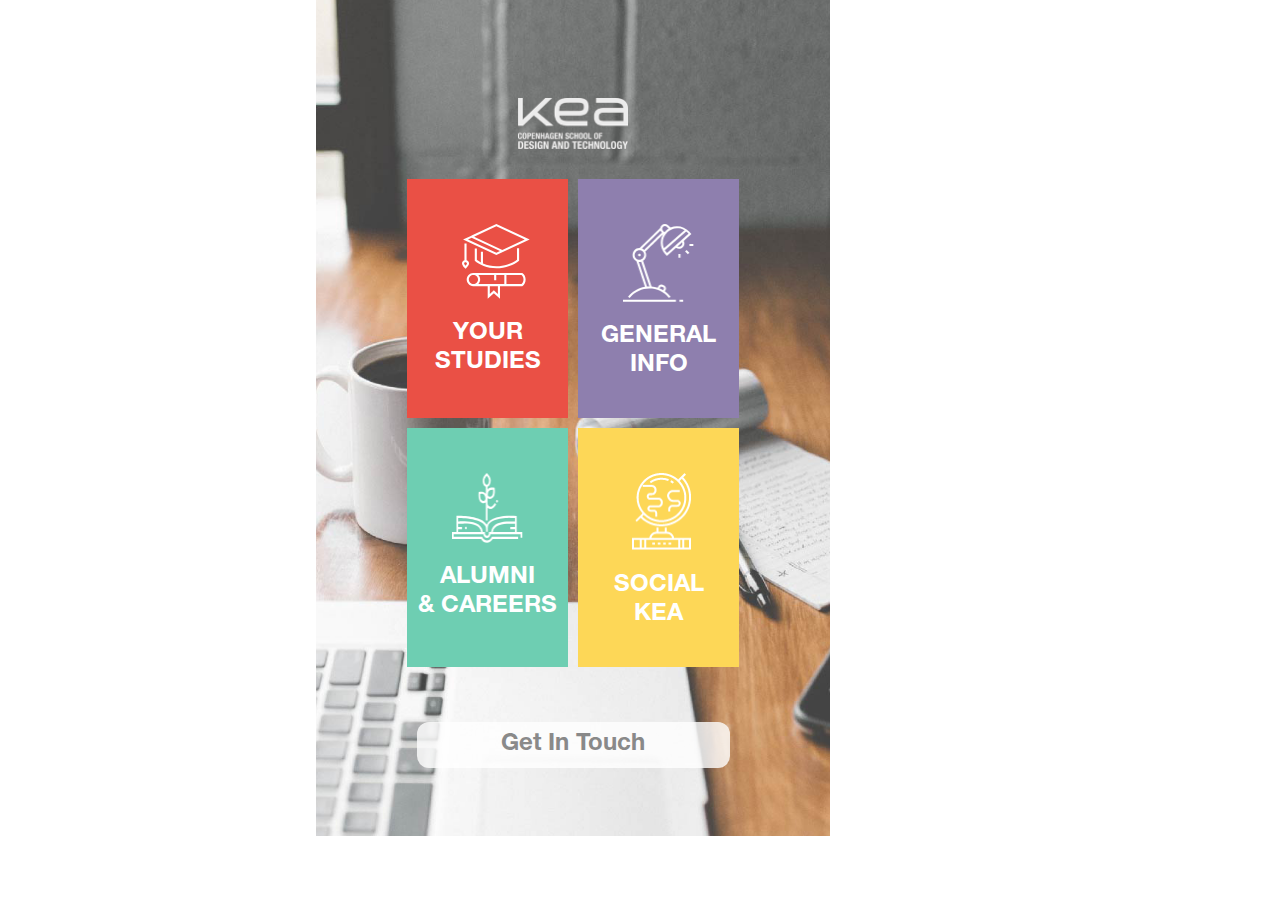
==== dashboard.html @ fe7f5818 "Dashboard-html file." ====
<html>
<!DOCTYPE html>
<html lang="en">

<head>
    <meta charset="utf-8">
    <title>Dashboard</title>
    <link rel="stylesheet" type="text/css" href="dashboard.css">
    <script>
        window.addEventListener("DOMContentLoaded", function() {
            let boxes = document.querySelectorAll(".box");

            Array.from(boxes, function(box) {
                box.addEventListener("click", function() {
                    alert(this.classList[1]);
                });
            });
        });

        btn.addEventListener("click", () => loginform.classList.toggle("show"))

    </script>
</head>

<body>
    <form>
        <div id="header">
            <img src="images/logo/logo-white.png" alt="Logo of KEA" class="logo">
        </div>
        <div class="wrapper">
            <div class="studies">
                <img src="images/section-icones/yourstudies.png" alt="studies icon" class="studieslogo">
                YOUR STUDIES</div>
            <div class="general">
                <img src="images/section-icones/generalinfo.png" alt="general info icon" class="generallogo">
                GENERAL INFO</div>
            <div class="alumni">
                <img src="images/section-icones/alumni_careers.png" alt="alumni" class="alumnilogo">
                ALUMNI<br>&amp; CAREERS</div>
            <div class="social">
                <img src="images/section-icones/socialkea.png" alt="social kea" class="sociallogo">
                SOCIAL<br>KEA</div>
        </div>
        <div id="submit">
        <input type="submit" value="Get In Touch">
    </div>
    </form>
</body>

</html>
---- dashboard.css ----
@font-face {
    font-family: aioli;
    src: url(font/HelveticaNeueLTStd-LtCn.otf);
}

@font-face {
    font-family: tarragon;
    src: url(font/HelveticaNeueLTStd-Bd.otf);
}

.logo {
    margin-top: 30;
    margin-bottom: 30;
    width: 110;
    height: 51
}

form{
    font-family: tarragon;
    position: absolute;
    z-index: 1;
    top: 0px;
    right: 450px;
    padding: 50 50 50 50px;
    text-align: center;
    align-content: center;
    width: 414px;
    height: 736px;
    background-image: url(images/logo/background.png);
    background-position: center;
    background-size: 1420px;
    margin-bottom: 0;
}

body {
  margin: 40px;
}

.wrapper {
  display: grid;
  grid-template: 239px / auto auto;
  grid-gap: 10px;
    justify-content: center;
  align-items: center;
}

.box {
  cursor: pointer;
  display: flex;
  justify-content: center;
  align-items: center;
}

.studies{
    background-color: #EA5045;
    color: #FFFFFF;
     width: 161;
    height: 239;
    font-size: 24;
}

.studieslogo{
    width: 67.68px;
    height: 74.66px; 
    margin-bottom: 21.2px;
    margin-top: 45;
    margin-left: 17;
}

.general{
    background-color: #8E7FAE;
    color: #FFFF;
    width: 161;
    height: 239;
    font-size: 24;
}

.generallogo{
    width: 71.3px;
    height: 77.82px;
    margin-bottom: 21.2px;
    margin-top: 45;
}

.alumni{
    background-color: #6ECEB2;
    color: #FFFF;
    width: 161;
    height: 239;
    font-size: 24;
}

.alumnilogo{
    width: 71.24px;
    height: 69.82px;
    margin-bottom: 21.2px;
    margin-top: 45;
}

.social{
    background-color: #FDD757;
    color: #FFFF;
    width: 161;
    height: 239;
    font-size: 24;
}

.sociallogo{
    width: 59.08px;
    height: 77.42px;
    margin-bottom: 21.2px;
    margin-top: 45;
    margin-left: 7px;
}

input[type=submit] {
    align-items: center;
    width: 313px;
    height: 46px;
    border-radius: 12px;
    border: 0px;
    background-color: #FFFFFF;
    opacity: 0.80;
    color: #707070;
    font-family: tarragon;
    font-size: 24px;
    text-align: bottom;
    margin-top: 55;
}
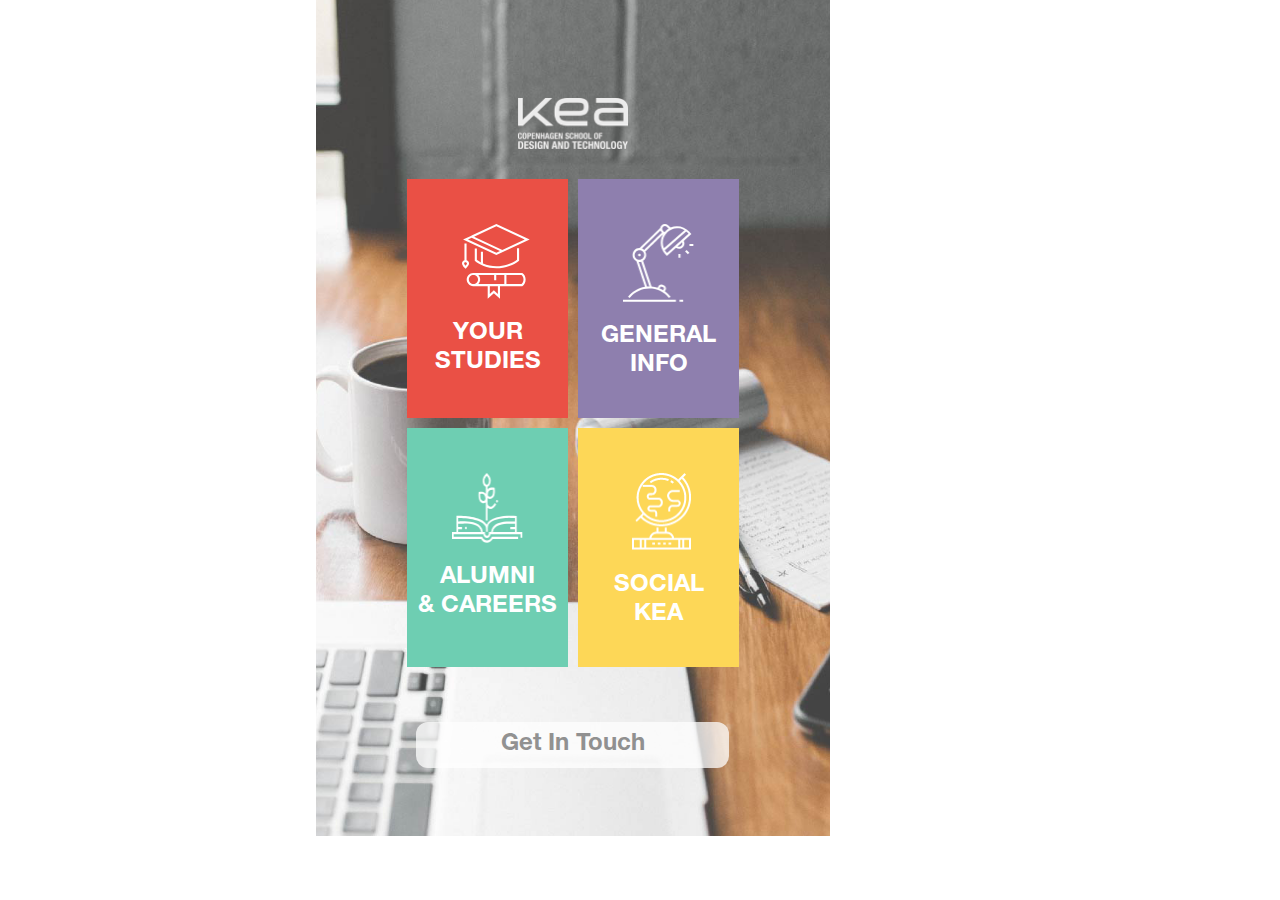
==== commit d6e9d6ce: "An html file for dashboard page." ====
--- a/dashboard.html
+++ b/dashboard.html
@@ -6,20 +6,6 @@
     <meta charset="utf-8">
     <title>Dashboard</title>
     <link rel="stylesheet" type="text/css" href="dashboard.css">
-    <script>
-        window.addEventListener("DOMContentLoaded", function() {
-            let boxes = document.querySelectorAll(".box");
-
-            Array.from(boxes, function(box) {
-                box.addEventListener("click", function() {
-                    alert(this.classList[1]);
-                });
-            });
-        });
-
-        btn.addEventListener("click", () => loginform.classList.toggle("show"))
-
-    </script>
 </head>
 
 <body>
@@ -28,9 +14,9 @@
             <img src="images/logo/logo-white.png" alt="Logo of KEA" class="logo">
         </div>
         <div class="wrapper">
-            <div class="studies">
+            <div class="studies" id="studies">
                 <img src="images/section-icones/yourstudies.png" alt="studies icon" class="studieslogo">
-                YOUR STUDIES</div>
+                <a href="" class="yourstudies">YOUR STUDIES</a></div>
             <div class="general">
                 <img src="images/section-icones/generalinfo.png" alt="general info icon" class="generallogo">
                 GENERAL INFO</div>
@@ -42,8 +28,8 @@
                 SOCIAL<br>KEA</div>
         </div>
         <div id="submit">
-        <input type="submit" value="Get In Touch">
-    </div>
+            <a href="getintouch.html" class="getintouch">Get In Touch</a>
+        </div>
     </form>
 </body>
 
--- a/dashboard.css
+++ b/dashboard.css
@@ -54,9 +54,10 @@
 .studies{
     background-color: #EA5045;
     color: #FFFFFF;
-     width: 161;
+    width: 161;
     height: 239;
     font-size: 24;
+    vertical-align: middle;
 }
 
 .studieslogo{
@@ -65,6 +66,7 @@
     margin-bottom: 21.2px;
     margin-top: 45;
     margin-left: 17;
+    vertical-align: middle;
 }
 
 .general{
@@ -73,6 +75,7 @@
     width: 161;
     height: 239;
     font-size: 24;
+    vertical-align: middle;
 }
 
 .generallogo{
@@ -80,6 +83,7 @@
     height: 77.82px;
     margin-bottom: 21.2px;
     margin-top: 45;
+    vertical-align: middle;
 }
 
 .alumni{
@@ -113,17 +117,64 @@
     margin-left: 7px;
 }
 
-input[type=submit] {
-    align-items: center;
+#submit{
     width: 313px;
     height: 46px;
     border-radius: 12px;
     border: 0px;
     background-color: #FFFFFF;
-    opacity: 0.80;
+    opacity: 0.74;
     color: #707070;
     font-family: tarragon;
     font-size: 24px;
-    text-align: bottom;
     margin-top: 55;
+    margin-left: 50;
+    text-align: center;
+    flex-direction: column;
+    text-align: center;
+    vertical-align: middle;
+    line-height: 46px;  
+}
+
+a:link.getintouch{
+    font-family: tarragon;
+    text-decoration: none;
+    color: #707070;
+}
+a:visited.getintouch{
+    font-family: tarragon;
+    text-decoration: none;
+    color: #707070;
+}
+a:hover.getintouch{
+    font-family: tarragon;
+    text-decoration: none;
+    color: #8E7FAE;
+}
+a:active.getintouch{
+    font-family: tarragon;
+    text-decoration: none;
+    color: #6ECEB2;
+}
+
+
+a:link.yourstudies{
+    font-family: tarragon;
+    text-decoration: none;
+    color: white;
+}
+a:visited.yourstudies{
+    font-family: tarragon;
+    text-decoration: none;
+    color: white;
+}
+a:hover.yourstudies{
+    font-family: tarragon;
+    text-decoration: none;
+    color: white;
+}
+a:active.yourstudies{
+    font-family: tarragon;
+    text-decoration: none;
+    color: white;
 }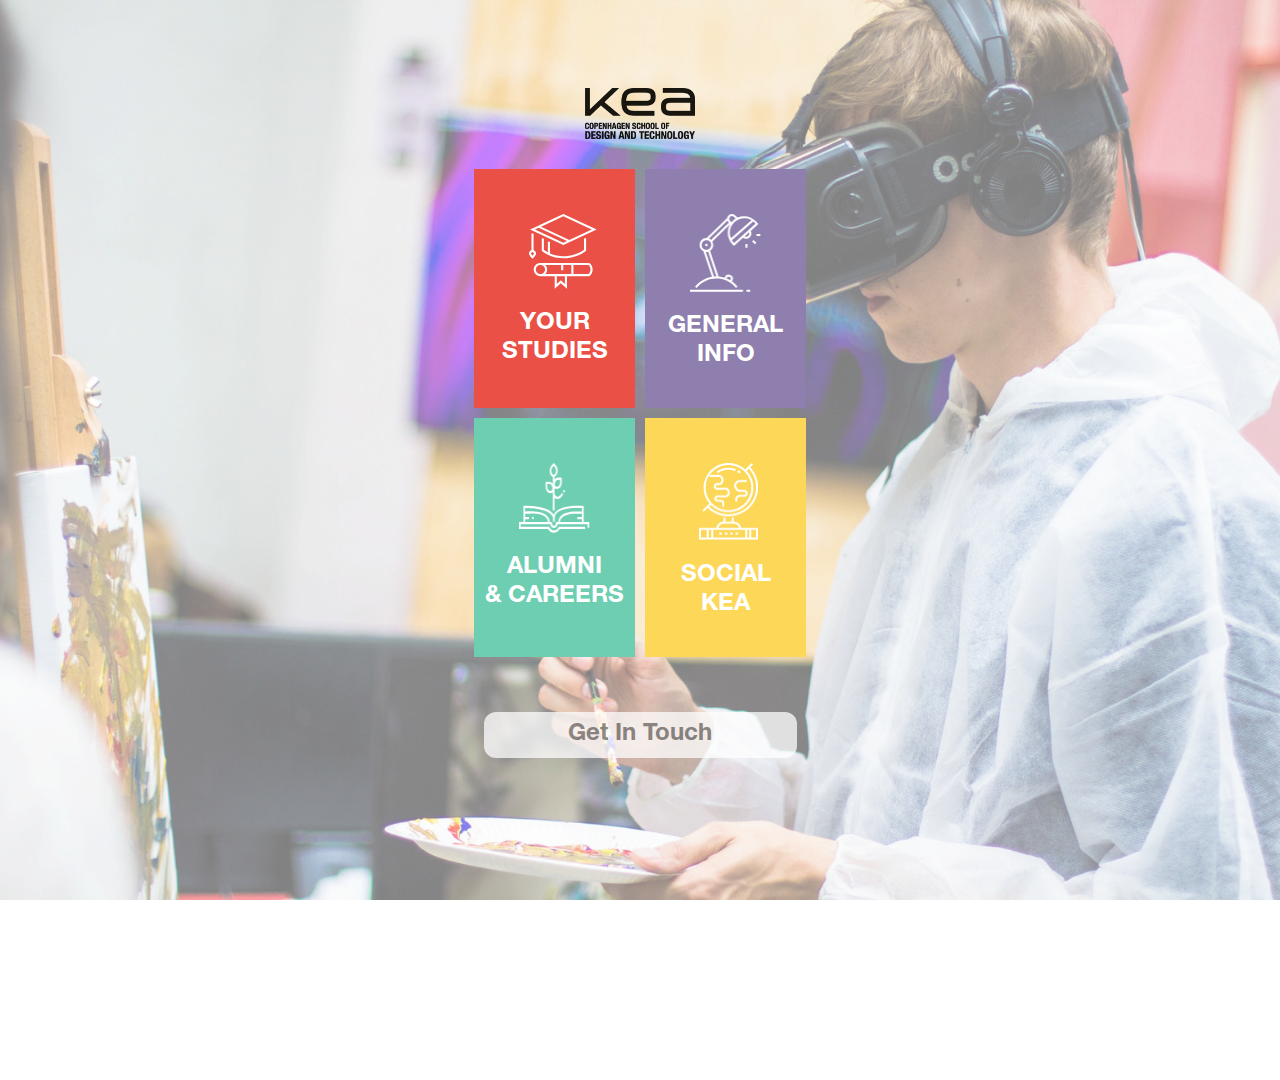
==== commit 887e9417: "Html file - the Dashboard." ====
--- a/dashboard.html
+++ b/dashboard.html
@@ -4,6 +4,7 @@
 
 <head>
     <meta charset="utf-8">
+    <meta name="viewport" content="width=device-width, initial-scale=1.0">
     <title>Dashboard</title>
     <link rel="stylesheet" type="text/css" href="dashboard.css">
 </head>
@@ -11,7 +12,7 @@
 <body>
     <form>
         <div id="header">
-            <img src="images/logo/logo-white.png" alt="Logo of KEA" class="logo">
+            <img src="images/logo/logo-black.png" alt="Logo of KEA" class="logo">
         </div>
         <div class="wrapper">
             <div class="studies" id="studies">
--- a/dashboard.css
+++ b/dashboard.css
@@ -1,3 +1,7 @@
+* {
+    box-sizing: border-box;
+}
+
 @font-face {
     font-family: aioli;
     src: url(font/HelveticaNeueLTStd-LtCn.otf);
@@ -6,6 +10,13 @@
 @font-face {
     font-family: tarragon;
     src: url(font/HelveticaNeueLTStd-Bd.otf);
+}
+
+html {
+    width: 100vw;
+    height: 100vh;
+    overflow: hidden;
+    overflow-y: scroll;
 }
 
 .logo {
@@ -15,43 +26,58 @@
     height: 51
 }
 
-form{
-    font-family: tarragon;
-    position: absolute;
-    z-index: 1;
-    top: 0px;
-    right: 450px;
-    padding: 50 50 50 50px;
+form {
+    font-family: tarragon;
+    display: inline-block;
+    margin-left: auto;
+    margin-bottom: auto;
+    padding: 50 50 0 50px;
     text-align: center;
     align-content: center;
-    width: 414px;
+    width: 100%;
     height: 736px;
-    background-image: url(images/logo/background.png);
-    background-position: center;
-    background-size: 1420px;
-    margin-bottom: 0;
-}
-
-body {
-  margin: 40px;
+    margin-top: 0px;
+}
+
+body {}
+
+body::before {
+    background-image: url(images/logo/bcgnwvsn.png);
+    background-size: cover;
+    background-attachment: fixed;
+    background-position: center center;
+    background-repeat: no-repeat;
+    content: "";
+    display: block;
+    position: absolute;
+    top: 0;
+    left: 0;
+    width: 100%;
+    height: 120%;
+    z-index: -2;
+    opacity: 0.75;
 }
 
 .wrapper {
-  display: grid;
-  grid-template: 239px / auto auto;
-  grid-gap: 10px;
+    display: grid;
+    grid-template: 239px / auto auto;
+    grid-gap: 10px;
     justify-content: center;
-  align-items: center;
+    align-items: center;
+    margin-left: auto;
+    margin-bottom: auto;
 }
 
 .box {
-  cursor: pointer;
-  display: flex;
-  justify-content: center;
-  align-items: center;
-}
-
-.studies{
+    cursor: pointer;
+    display: flex;
+    justify-content: center;
+    align-items: center;
+    margin-left: auto;
+    margin-bottom: auto;
+}
+
+.studies {
     background-color: #EA5045;
     color: #FFFFFF;
     width: 161;
@@ -60,16 +86,16 @@
     vertical-align: middle;
 }
 
-.studieslogo{
+.studieslogo {
     width: 67.68px;
-    height: 74.66px; 
+    height: 74.66px;
     margin-bottom: 21.2px;
     margin-top: 45;
     margin-left: 17;
     vertical-align: middle;
 }
 
-.general{
+.general {
     background-color: #8E7FAE;
     color: #FFFF;
     width: 161;
@@ -78,7 +104,7 @@
     vertical-align: middle;
 }
 
-.generallogo{
+.generallogo {
     width: 71.3px;
     height: 77.82px;
     margin-bottom: 21.2px;
@@ -86,7 +112,7 @@
     vertical-align: middle;
 }
 
-.alumni{
+.alumni {
     background-color: #6ECEB2;
     color: #FFFF;
     width: 161;
@@ -94,14 +120,14 @@
     font-size: 24;
 }
 
-.alumnilogo{
+.alumnilogo {
     width: 71.24px;
     height: 69.82px;
     margin-bottom: 21.2px;
     margin-top: 45;
 }
 
-.social{
+.social {
     background-color: #FDD757;
     color: #FFFF;
     width: 161;
@@ -109,7 +135,7 @@
     font-size: 24;
 }
 
-.sociallogo{
+.sociallogo {
     width: 59.08px;
     height: 77.42px;
     margin-bottom: 21.2px;
@@ -117,7 +143,7 @@
     margin-left: 7px;
 }
 
-#submit{
+#submit {
     width: 313px;
     height: 46px;
     border-radius: 12px;
@@ -133,48 +159,57 @@
     flex-direction: column;
     text-align: center;
     vertical-align: middle;
-    line-height: 46px;  
-}
-
-a:link.getintouch{
+    line-height: 46px;
+    display:inline-block;
+    margin-left: auto;
+    margin-bottom: auto;
+}
+
+a:link.getintouch {
     font-family: tarragon;
     text-decoration: none;
     color: #707070;
 }
-a:visited.getintouch{
+
+a:visited.getintouch {
     font-family: tarragon;
     text-decoration: none;
     color: #707070;
 }
-a:hover.getintouch{
+
+a:hover.getintouch {
     font-family: tarragon;
     text-decoration: none;
     color: #8E7FAE;
 }
-a:active.getintouch{
+
+a:active.getintouch {
     font-family: tarragon;
     text-decoration: none;
     color: #6ECEB2;
 }
 
 
-a:link.yourstudies{
-    font-family: tarragon;
-    text-decoration: none;
-    color: white;
-}
-a:visited.yourstudies{
-    font-family: tarragon;
-    text-decoration: none;
-    color: white;
-}
-a:hover.yourstudies{
-    font-family: tarragon;
-    text-decoration: none;
-    color: white;
-}
-a:active.yourstudies{
-    font-family: tarragon;
-    text-decoration: none;
-    color: white;
-}+a:link.yourstudies {
+    font-family: tarragon;
+    text-decoration: none;
+    color: white;
+}
+
+a:visited.yourstudies {
+    font-family: tarragon;
+    text-decoration: none;
+    color: white;
+}
+
+a:hover.yourstudies {
+    font-family: tarragon;
+    text-decoration: none;
+    color: white;
+}
+
+a:active.yourstudies {
+    font-family: tarragon;
+    text-decoration: none;
+    color: white;
+}
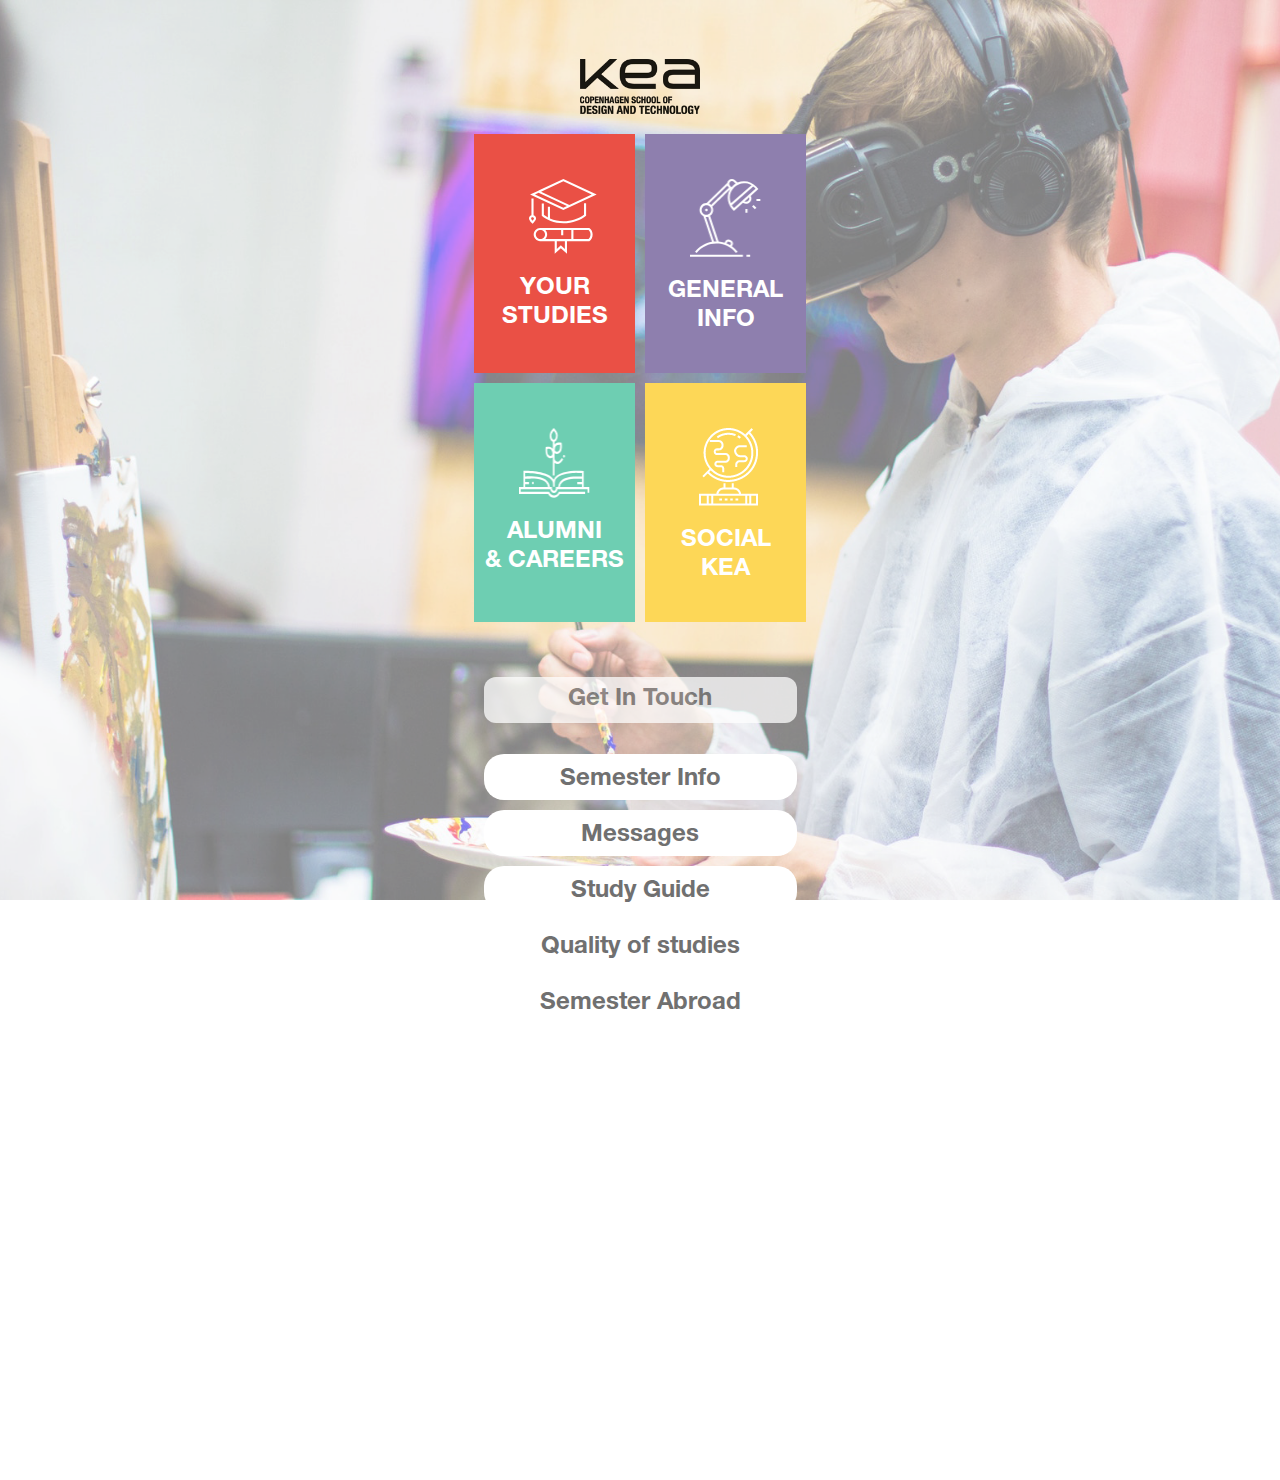
==== commit a8181515: "update" ====
--- a/dashboard.html
+++ b/dashboard.html
@@ -10,21 +10,21 @@
 </head>
 
 <body>
-    <form>
-        <div id="header">
+    <form id="dashboard">
+        <div id="header" class="visible">
             <img src="images/logo/logo-black.png" alt="Logo of KEA" class="logo">
         </div>
         <div class="wrapper">
-            <div class="studies" id="studies">
+            <div class="studies visible" id="studies">
                 <img src="images/section-icones/yourstudies.png" alt="studies icon" class="studieslogo">
-                <a href="" class="yourstudies">YOUR STUDIES</a></div>
-            <div class="general">
+                <a href="#" class="yourstudies">YOUR STUDIES</a></div>
+            <div class="general visible" id="general">
                 <img src="images/section-icones/generalinfo.png" alt="general info icon" class="generallogo">
                 GENERAL INFO</div>
-            <div class="alumni">
+            <div class="alumni visible" id="alumni">
                 <img src="images/section-icones/alumni_careers.png" alt="alumni" class="alumnilogo">
                 ALUMNI<br>&amp; CAREERS</div>
-            <div class="social">
+            <div class="social visible" id="socialkea">
                 <img src="images/section-icones/socialkea.png" alt="social kea" class="sociallogo">
                 SOCIAL<br>KEA</div>
         </div>
@@ -32,6 +32,19 @@
             <a href="getintouch.html" class="getintouch">Get In Touch</a>
         </div>
     </form>
+    
+    
+    
+    <form id=yourstudiesmenu class="menu-content block">
+        <div id="mainoffer">
+            <a href="" class="offerbutton">Semester Info</a>
+            <a href="" class="offerbutton" >Messages</a>
+            <a href="" class="offerbutton" >Study Guide</a>
+            <a href="" class="offerbutton" >Quality of studies</a>
+            <a href="" class="offerbutton" >Semester Abroad</a>
+        </div>
+    </form>
+    <script src="dashboard.js"></script>
 </body>
 
 </html>
--- a/dashboard.css
+++ b/dashboard.css
@@ -17,13 +17,13 @@
     height: 100vh;
     overflow: hidden;
     overflow-y: scroll;
+
 }
 
 .logo {
-    margin-top: 30;
-    margin-bottom: 30;
-    width: 110;
-    height: 51
+    width: 120px;
+    margin-bottom: 20px;
+    margin-top: 30px;
 }
 
 form {
@@ -31,7 +31,6 @@
     display: inline-block;
     margin-left: auto;
     margin-bottom: auto;
-    padding: 50 50 0 50px;
     text-align: center;
     align-content: center;
     width: 100%;
@@ -160,7 +159,7 @@
     text-align: center;
     vertical-align: middle;
     line-height: 46px;
-    display:inline-block;
+    display: inline-block;
     margin-left: auto;
     margin-bottom: auto;
 }
@@ -213,3 +212,69 @@
     text-decoration: none;
     color: white;
 }
+
+
+
+/* second form */
+
+.block {
+    display: none;
+}
+
+.offerbutton {
+    background-color: white;
+    font-size: 24px;
+    border-radius: 20px;
+    border: none;
+    width: 313px;
+    height: 46px;
+    margin-top: 10px;
+    text-align: center;
+    padding: 12px;
+}
+
+#mainoffer {
+    display: flex;
+    flex-direction: column;
+    align-content: center;
+    align-items: center;
+}
+
+#mainoffer a {
+    color: #707070;
+    text-decoration: none;
+}
+
+.smaller {
+    animation: smaller 2s forwards;
+}
+
+@keyframes smaller {
+    100% {
+        width: 100px;
+        height: 100px;
+        background: red;
+        transition: width 2s;
+    }
+}
+
+.menu-content {
+    animation: menuappear 2s forwards;
+    text-align: center;
+    display: flex;
+    flex-direction: column;
+}
+
+@keyframes menuappear {
+    0% {
+        opacity: 0;
+    }
+
+    100% {
+        opacity: 1;
+    }
+}
+
+.dashboard-hidden {
+    display: none;
+}
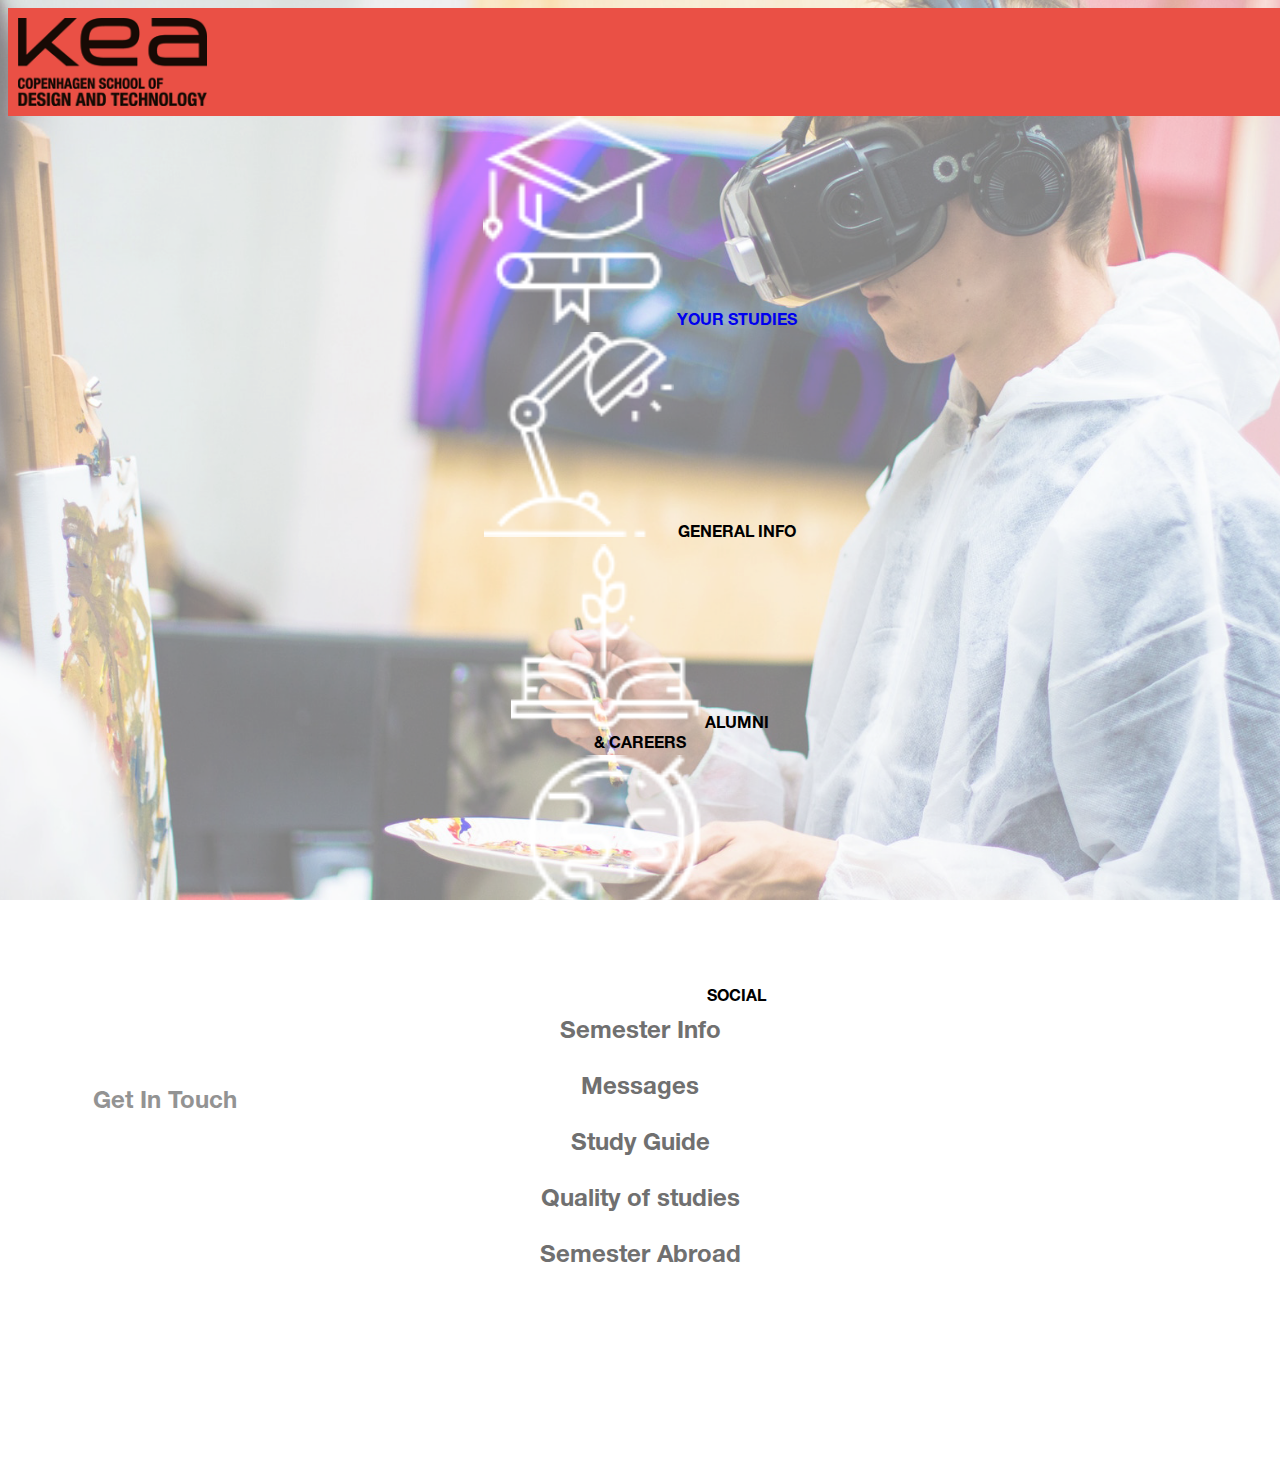
==== commit aabe84ce: "new html" ====
--- a/dashboard.html
+++ b/dashboard.html
@@ -6,7 +6,7 @@
     <meta charset="utf-8">
     <meta name="viewport" content="width=device-width, initial-scale=1.0">
     <title>Dashboard</title>
-    <link rel="stylesheet" type="text/css" href="dashboard.css">
+    <link rel="stylesheet" type="text/css" href="yourstudies.css">
 </head>
 
 <body>
--- a/yourstudies.css
+++ b/yourstudies.css
@@ -0,0 +1,125 @@
+* {
+    box-sizing: border-box;
+}
+
+@font-face {
+    font-family: aioli;
+    src: url(font/HelveticaNeueLTStd-LtCn.otf);
+}
+
+@font-face {
+    font-family: tarragon;
+    src: url(font/HelveticaNeueLTStd-Bd.otf);
+}
+
+html {
+    width: 100vw;
+    height: 100vh;
+    overflow: hidden;
+    
+
+}
+
+
+form {
+    font-family: tarragon;
+    display: inline-block;
+    margin-left: auto;
+    margin-bottom: auto;
+    text-align: center;
+    align-content: center;
+    width: 100%;
+    height: 736px;
+    margin-top: 0px;
+    
+}
+
+body {}
+
+body::before {
+    background-image: url(images/logo/bcgnwvsn.png);
+    background-size: cover;
+    background-attachment: fixed;
+    background-position: center center;
+    background-repeat: no-repeat;
+    content: "";
+    display: block;
+    position: absolute;
+    top: 0;
+    left: 0;
+    width: 100%;
+    height: 120%;
+    z-index: -2;
+    opacity: 0.75;
+}
+
+img {
+    width: 15%;
+}
+
+#header {
+    display: flex;
+    flex-direction: row;
+    align-content: center;
+    align-items: center;
+    background-color: #EA5045;
+    width: 100vw;
+    margin-top: 0;
+    padding: 10px;
+    
+}
+
+#header p {
+    color: white;
+    text-align: center;
+    align-content: center;
+    align-self: center;
+}
+
+a {
+    text-decoration: none;
+}
+
+.offerbutton {
+    background-color: white;
+    font-size: 24px;
+    border-radius: 20px;
+    border: none;
+    width: 313px;
+    height: 46px;
+    margin-top: 10px;
+    text-align: center;
+    padding: 12px;
+    color: #707070;
+}
+
+#mainoffer {
+    display: flex;
+    flex-direction: column;
+    align-content: center;
+    align-items: center;
+    margin-top: 50px;
+}
+
+#submit {
+    background-color: white;
+    opacity: 0.75;
+    font-size: 24px;
+    border-radius: 20px;
+    border: none;
+    width: 313px;
+    height: 46px;
+    margin-top: 50px;
+    text-align: center;
+    padding: 12px;
+    flex-direction: column;
+    color: #707070;
+    display: flex;
+    flex-direction: column;
+    align-items: center;
+   
+}
+
+#submit a {
+    color: #707070;
+}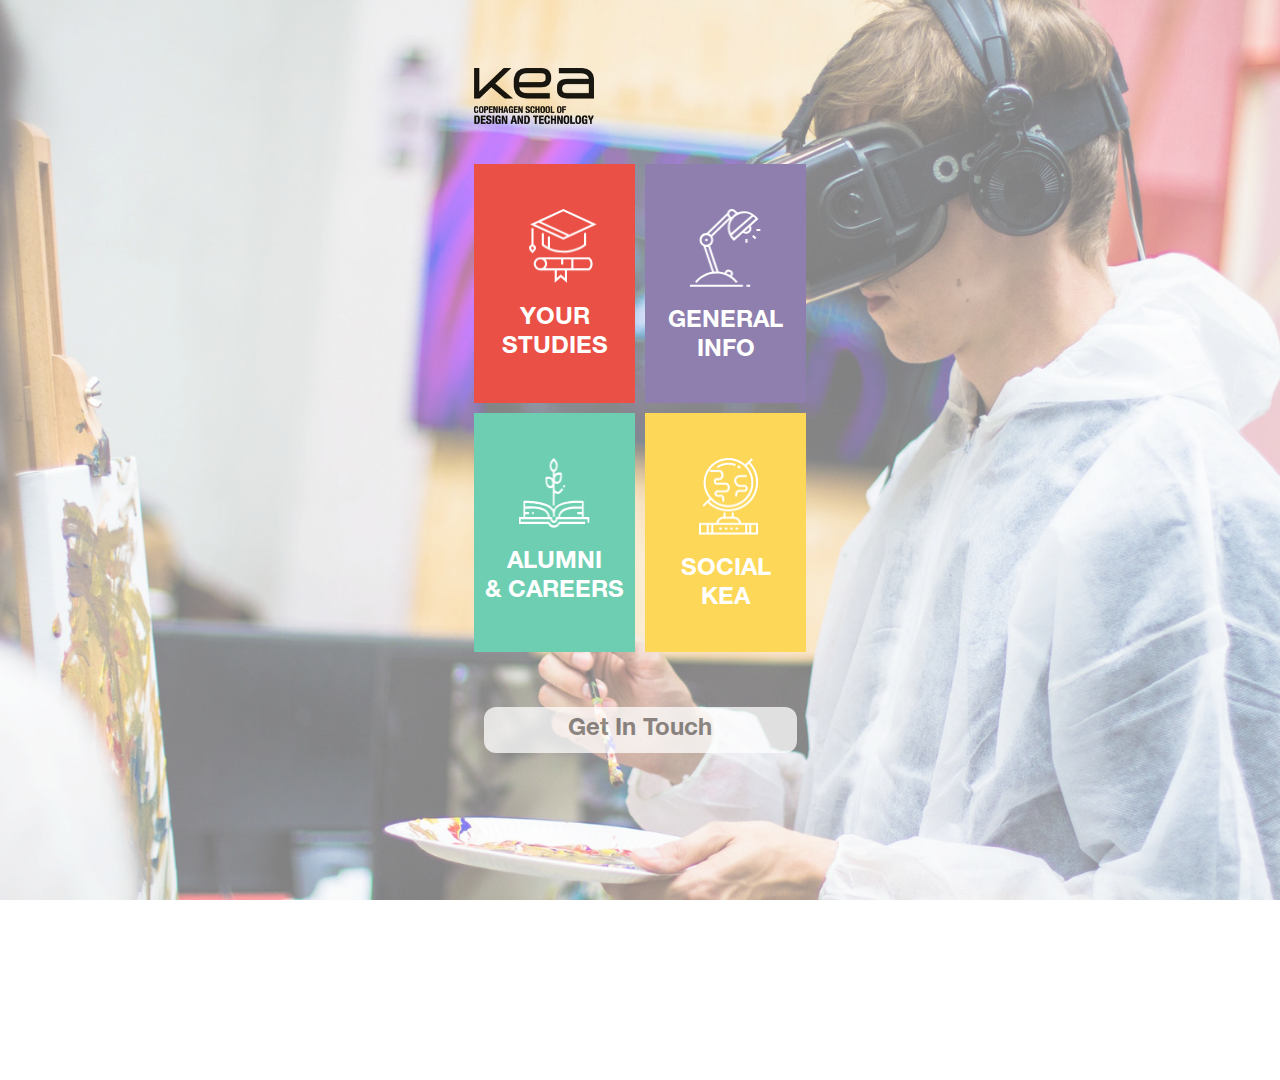
==== commit e6719427: "Modified versions of dashboard. Back to original (no js) version." ====
--- a/dashboard.html
+++ b/dashboard.html
@@ -6,25 +6,25 @@
     <meta charset="utf-8">
     <meta name="viewport" content="width=device-width, initial-scale=1.0">
     <title>Dashboard</title>
-    <link rel="stylesheet" type="text/css" href="yourstudies.css">
+    <link rel="stylesheet" type="text/css" href="dashboard.css">
 </head>
 
 <body>
     <form id="dashboard">
-        <div id="header" class="visible">
+        <div id="header" class="logo">
             <img src="images/logo/logo-black.png" alt="Logo of KEA" class="logo">
         </div>
         <div class="wrapper">
-            <div class="studies visible" id="studies">
+            <div class="studies" id="studies">
                 <img src="images/section-icones/yourstudies.png" alt="studies icon" class="studieslogo">
-                <a href="#" class="yourstudies">YOUR STUDIES</a></div>
-            <div class="general visible" id="general">
+                <a href="yourstudies.html" class="yourstudies">YOUR STUDIES</a></div>
+            <div class="general" id="general">
                 <img src="images/section-icones/generalinfo.png" alt="general info icon" class="generallogo">
                 GENERAL INFO</div>
-            <div class="alumni visible" id="alumni">
+            <div class="alumni" id="alumni">
                 <img src="images/section-icones/alumni_careers.png" alt="alumni" class="alumnilogo">
                 ALUMNI<br>&amp; CAREERS</div>
-            <div class="social visible" id="socialkea">
+            <div class="social" id="socialkea">
                 <img src="images/section-icones/socialkea.png" alt="social kea" class="sociallogo">
                 SOCIAL<br>KEA</div>
         </div>
@@ -32,19 +32,6 @@
             <a href="getintouch.html" class="getintouch">Get In Touch</a>
         </div>
     </form>
-    
-    
-    
-    <form id=yourstudiesmenu class="menu-content block">
-        <div id="mainoffer">
-            <a href="" class="offerbutton">Semester Info</a>
-            <a href="" class="offerbutton" >Messages</a>
-            <a href="" class="offerbutton" >Study Guide</a>
-            <a href="" class="offerbutton" >Quality of studies</a>
-            <a href="" class="offerbutton" >Semester Abroad</a>
-        </div>
-    </form>
-    <script src="dashboard.js"></script>
 </body>
 
 </html>
--- a/dashboard.css
+++ b/dashboard.css
@@ -0,0 +1,220 @@
+* {
+    box-sizing: border-box;
+}
+
+@font-face {
+    font-family: aioli;
+    src: url(font/HelveticaNeueLTStd-LtCn.otf);
+}
+
+@font-face {
+    font-family: tarragon;
+    src: url(font/HelveticaNeueLTStd-Bd.otf);
+}
+
+html {
+    width: 100vw;
+    height: 100vh;
+    overflow: hidden;
+    display:flex;
+    justify-content:center;
+    align-items: center;
+    overflow: scroll;
+
+}
+
+.logo {
+    width: 120px;
+    margin-bottom: 20px;
+    margin-top: 30px;
+    display:flex;
+    justify-content:center;
+    align-items: center;
+}
+
+form {
+    font-family: tarragon;
+    display: inline-block;
+    margin-left: auto;
+    margin-bottom: auto;
+    text-align: center;
+    align-content: center;
+    width: 100%;
+    height: 736px;
+    margin-top: 0px;
+}
+
+body {}
+
+body::before {
+    background-image: url(images/logo/bcgnwvsn.png);
+    background-size: cover;
+    background-attachment: fixed;
+    background-position: center center;
+    background-repeat: no-repeat;
+    content: "";
+    position: absolute;
+    top: 0;
+    left: 0;
+    width: 100%;
+    height: 120%;
+    z-index: -2;
+    opacity: 0.75;
+}
+
+.wrapper {
+    display: grid;
+    grid-template: 239px / auto auto;
+    grid-gap: 10px;
+    justify-content: center;
+    align-items: center;
+    margin-left: auto;
+    margin-bottom: auto;
+}
+
+.box {
+    cursor: pointer;
+    display: flex;
+    justify-content: center;
+    align-items: center;
+    margin-left: auto;
+    margin-bottom: auto;
+}
+
+.studies {
+    background-color: #EA5045;
+    color: #FFFFFF;
+    width: 161;
+    height: 239;
+    font-size: 24;
+    vertical-align: middle;
+}
+
+.studieslogo {
+    width: 67.68px;
+    height: 74.66px;
+    margin-bottom: 21.2px;
+    margin-top: 45;
+    margin-left: 17;
+    vertical-align: middle;
+}
+
+.general {
+    background-color: #8E7FAE;
+    color: #FFFF;
+    width: 161;
+    height: 239;
+    font-size: 24;
+    vertical-align: middle;
+}
+
+.generallogo {
+    width: 71.3px;
+    height: 77.82px;
+    margin-bottom: 21.2px;
+    margin-top: 45;
+    vertical-align: middle;
+}
+
+.alumni {
+    background-color: #6ECEB2;
+    color: #FFFF;
+    width: 161;
+    height: 239;
+    font-size: 24;
+}
+
+.alumnilogo {
+    width: 71.24px;
+    height: 69.82px;
+    margin-bottom: 21.2px;
+    margin-top: 45;
+}
+
+.social {
+    background-color: #FDD757;
+    color: #FFFF;
+    width: 161;
+    height: 239;
+    font-size: 24;
+}
+
+.sociallogo {
+    width: 59.08px;
+    height: 77.42px;
+    margin-bottom: 21.2px;
+    margin-top: 45;
+    margin-left: 7px;
+}
+
+#submit {
+    width: 313px;
+    height: 46px;
+    border-radius: 12px;
+    border: 0px;
+    background-color: #FFFFFF;
+    opacity: 0.74;
+    color: #707070;
+    font-family: tarragon;
+    font-size: 24px;
+    margin-top: 55;
+    margin-left: 50;
+    text-align: center;
+    flex-direction: column;
+    text-align: center;
+    vertical-align: middle;
+    line-height: 46px;
+    display: inline-block;
+    margin-left: auto;
+    margin-bottom: auto;
+}
+
+a:link.getintouch {
+    font-family: tarragon;
+    text-decoration: none;
+    color: #707070;
+}
+
+a:visited.getintouch {
+    font-family: tarragon;
+    text-decoration: none;
+    color: #707070;
+}
+
+a:hover.getintouch {
+    font-family: tarragon;
+    text-decoration: none;
+    color: #8E7FAE;
+}
+
+a:active.getintouch {
+    font-family: tarragon;
+    text-decoration: none;
+    color: #6ECEB2;
+}
+
+
+a:link.yourstudies {
+    font-family: tarragon;
+    text-decoration: none;
+    color: white;
+}
+
+a:visited.yourstudies {
+    font-family: tarragon;
+    text-decoration: none;
+    color: white;
+}
+
+a:hover.yourstudies {
+    font-family: tarragon;
+    text-decoration: none;
+    color: white;
+}
+
+a:active.yourstudies {
+    font-family: tarragon;
+    text-decoration: none;
+    color: white;
+}
+
